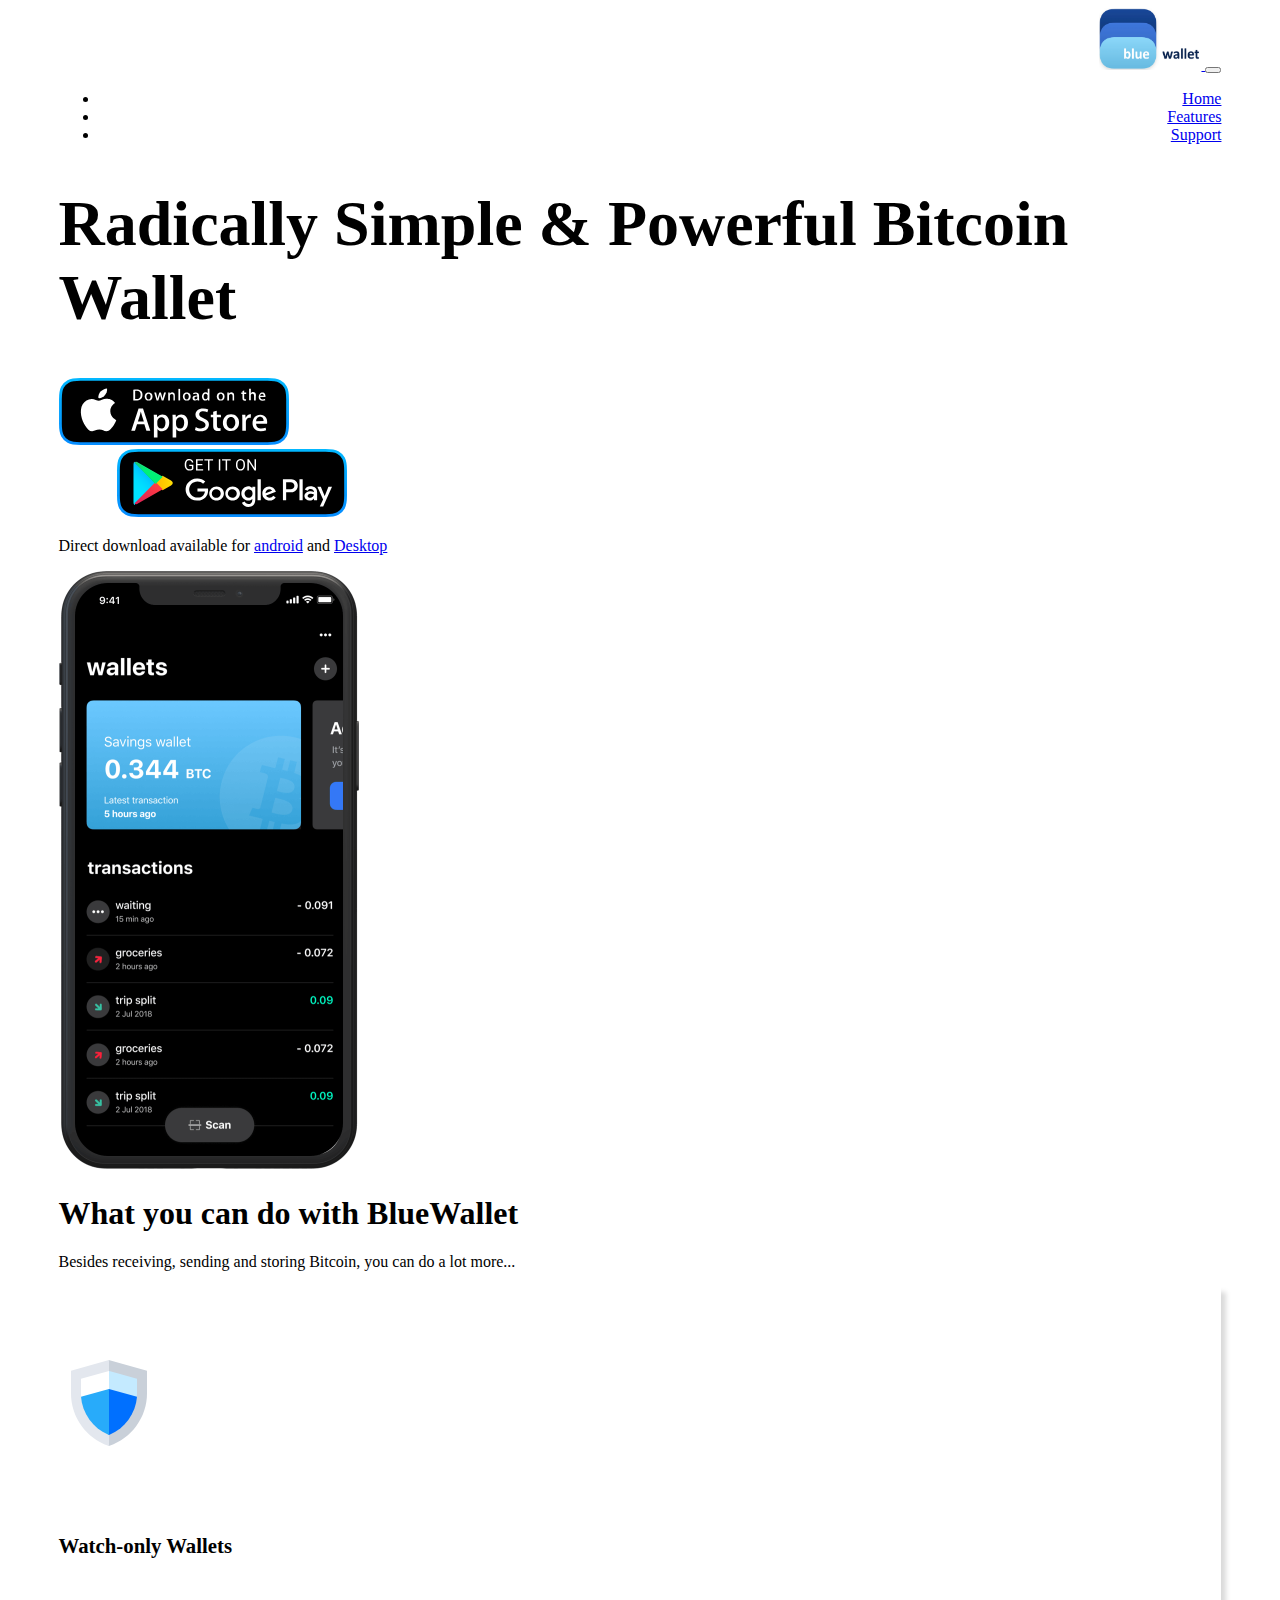
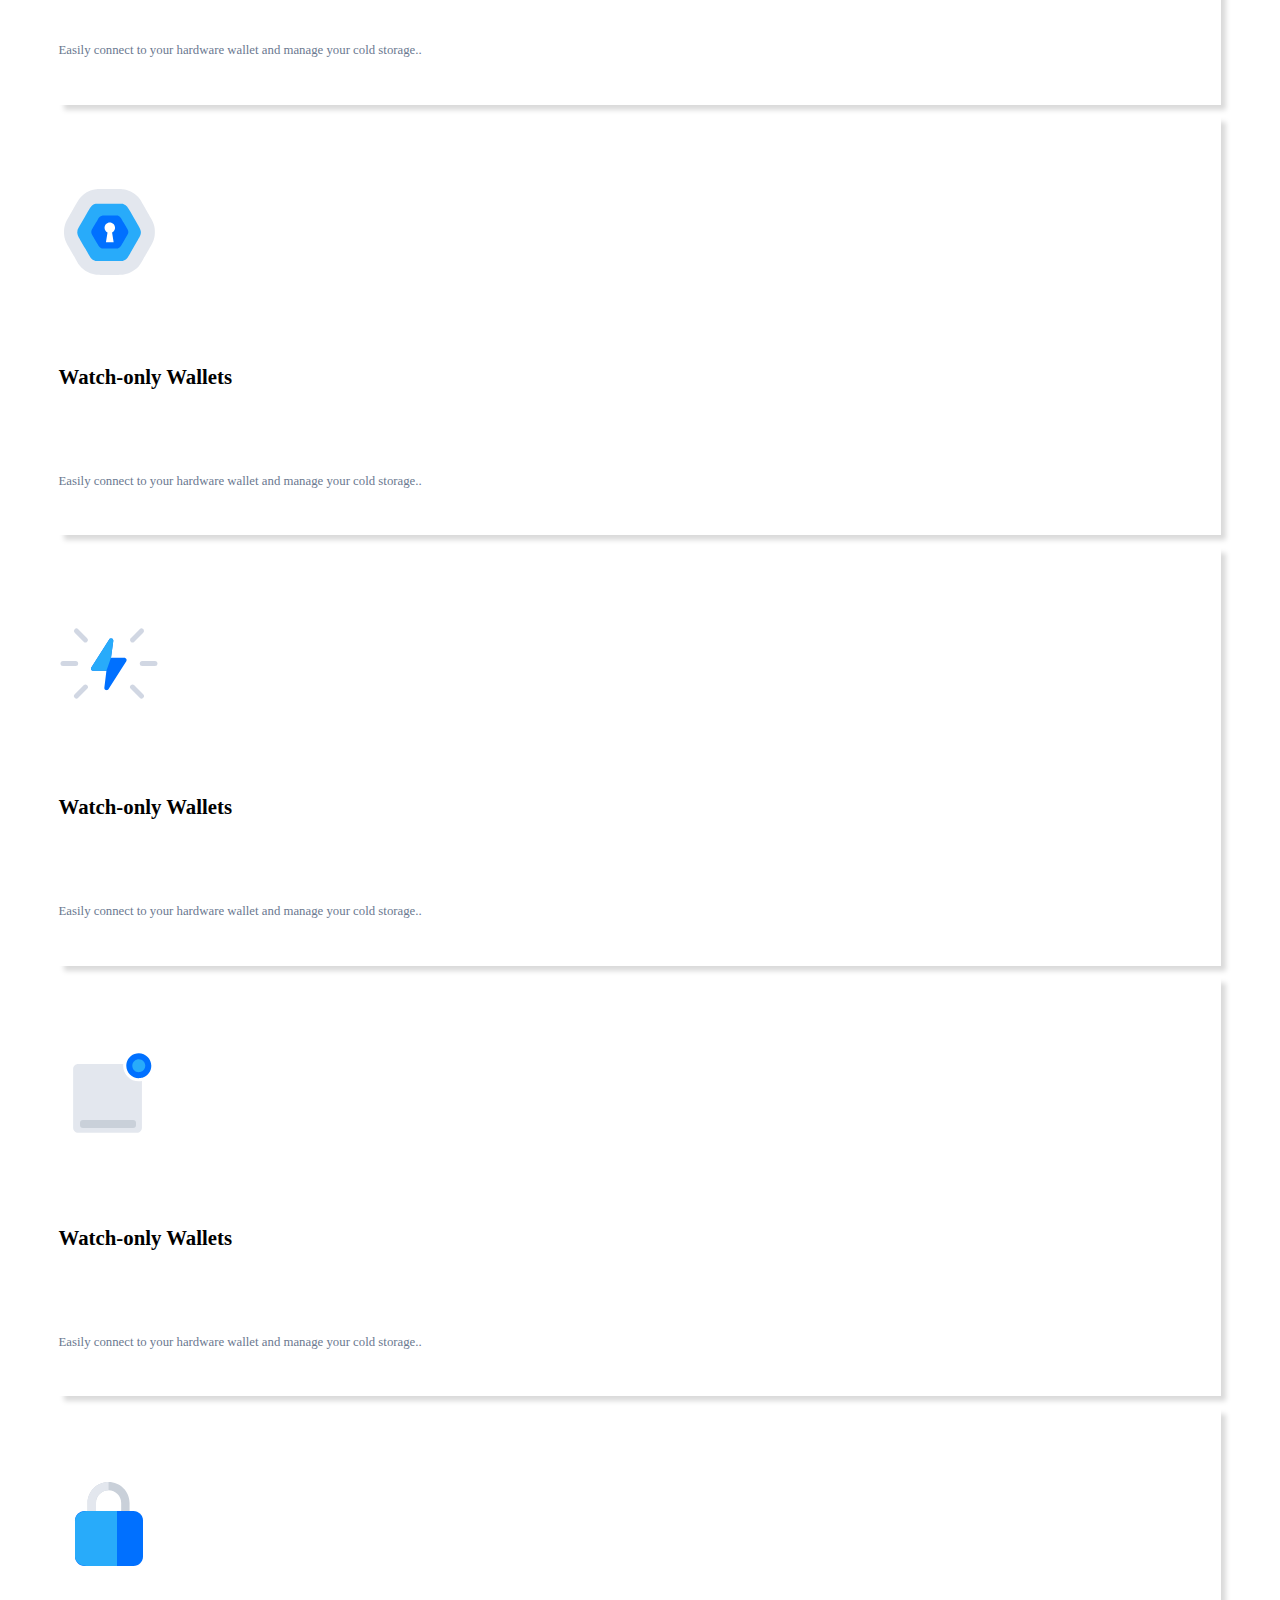
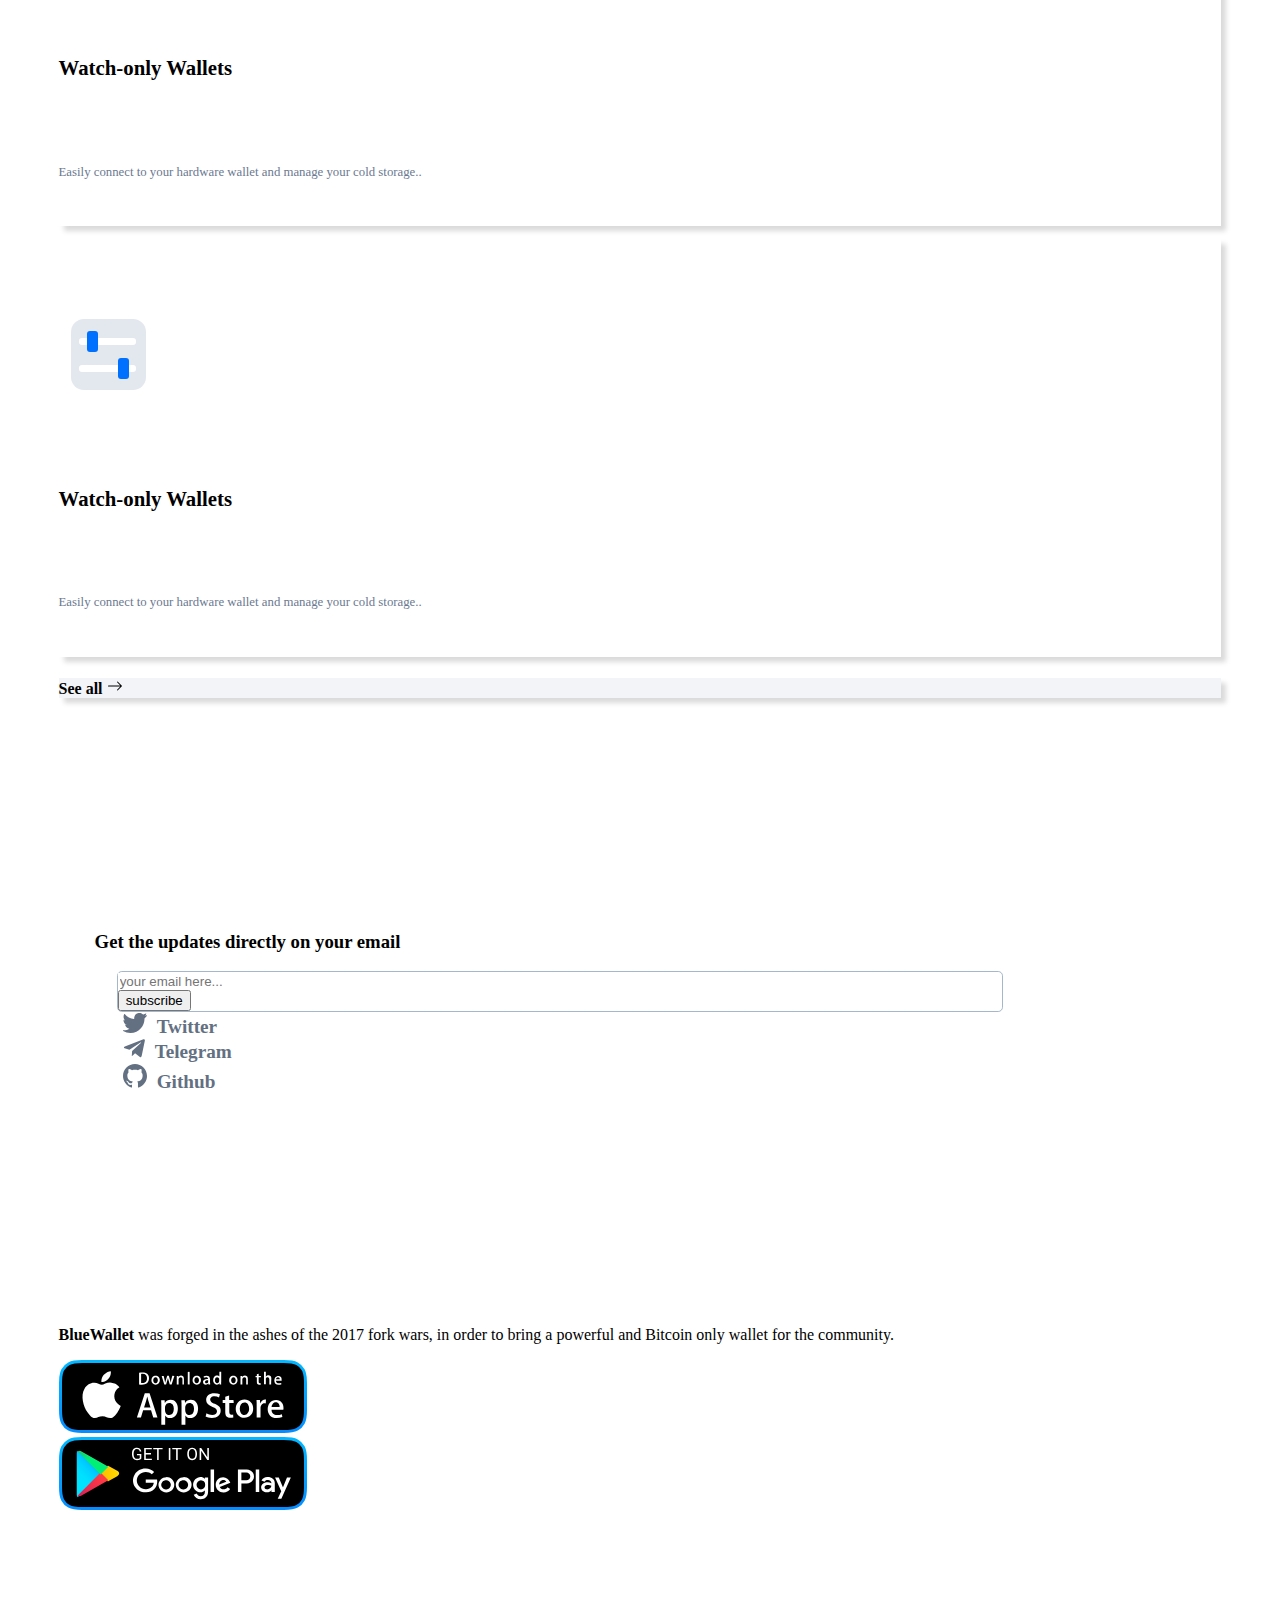
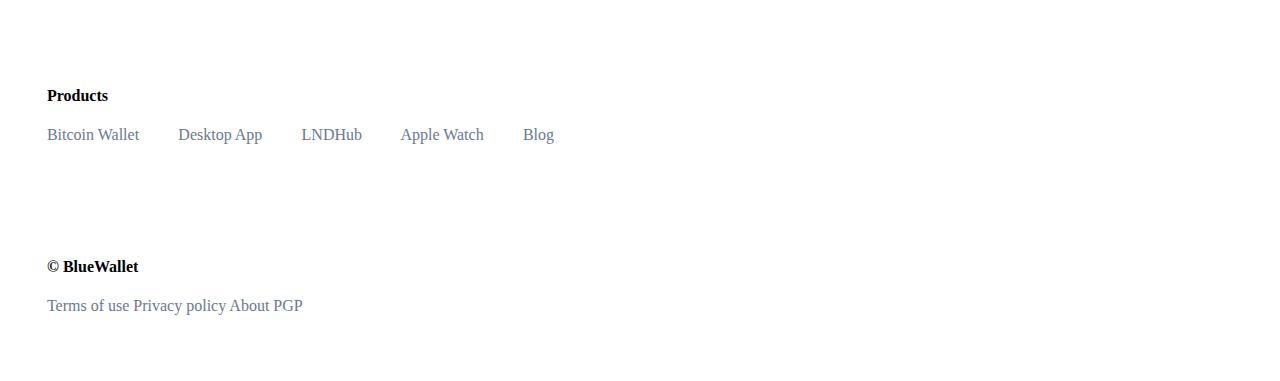
==== index.html @ 06f64414 "Add files via upload" ====
<!DOCTYPE html>
<html lang="en">

<head>
    <meta charset="UTF-8">
    <meta http-equiv="X-UA-Compatible" content="IE=edge">
    <meta name="viewport" content="width=device-width, initial-scale=1.0">
    <title>3 BlueWallet</title>
    <!-- CSS only -->
    <link href="https://cdn.jsdelivr.net/npm/bootstrap@5.2.0/dist/css/bootstrap.min.css" rel="stylesheet"integrity="sha384-gH2yIJqKdNHPEq0n4Mqa/HGKIhSkIHeL5AyhkYV8i59U5AR6csBvApHHNl/vI1Bx" crossorigin="anonymous">
    <link rel="stylesheet" href="assets/css/styles.css">

</head>

<body>

    <div class="container outdiv ;"><!-- out container full length -->

        <div>
            <!-- nav bar container -->
            <nav class="navbar navbar-expand-lg navbar-light  ">

                <a class="navbar-brand" href="index.html"> <img src="assets/images/logo.png" width="102px" height="62px"
                        alt="logo"> </a>
                <button class="navbar-toggler" type="button" data-bs-toggle="collapse"
                    data-bs-target="#navbarSupportedContent" aria-controls="navbarSupportedContent" aria-expanded="false"
                    aria-label="Toggle navigation">
                    <span class="navbar-toggler-icon"></span>
                </button>
                <div class="collapse navbar-collapse" id="navbarSupportedContent">
                    <ul class="navbar-nav ms-auto mb-5 mb-lg-0 ">
                        <li class="nav-item">
                            <a class="nav-link active p-3" aria-current="page" href="#">Home</a>
                        </li>
                        <li class="nav-item">
                            <a class="nav-link active p-3" aria-current="page" href="#">Features</a>
                        </li>
                        <li class="nav-item">
                            <a class="nav-link active p-3" aria-current="page" href="#">Support</a>
                        </li>
                    </ul>
    
                </div>
    
            </nav>

        </div>

        <div>
            <!-- first section container -->
            <div class="row ">
                <div class="col-lg-8 my-auto mx-auto ">
                    <div class="col-12 px-2">
                        <h1 class="mainHead" >Radically Simple &amp; Powerful Bitcoin Wallet</h1>
                    </div>
                    <div class="col-12  text-center ">
                        <div class="row pt-4 ">
                            <div class=" col-md-4 appstorebtn "><img  src="assets/images/app-store-badge-blue.svg" width="230rem"
                                    alt=""></div>
                            <div class=" col-md-4 playstorebtn"><img  src="assets/images/play-store-badge-blue.svg" width="230rem"
                                    alt=""></div>
                            
                        </div>

                    </div>
                    <div class="col-12 text-secondary pt-5 ">
                        <p>Direct download available for 
                            <a class="text-decoration-none text-dark" href="https://github.com/BlueWallet/BlueWallet/releases"target="_blank">android</a> and 
                            <a class="text-decoration-none text-dark" href="/desktop-bitcoin-wallet">Desktop</a>
                        </p>

                    </div>

                </div>
                <di class="col-lg-4 text-center">
                    <img src="assets/images/applephone.png" width="300px" alt="">
            </div>
        </div>

        <div>
            <!-- features section -->
            <div class="row ">
                <di class="col-lg-12 py-4  ">
                    <h1>What you can do with BlueWallet</h1>
                    <p >Besides receiving, sending and storing Bitcoin, you can do a lot more...</p>
            </div>
            <div class="row ">
                <div class="col-lg-4">
                    <div class="card text-center my-2 mx-2 ">
                        <img src="assets/images/watch-only.svg" class="card-img-top mx-auto" alt="...">
                        <div class="card-body">
                            <h1 class="card-title ">Watch-only Wallets</h1>
                            <p class="card-text cardPararaph ">Easily connect to your hardware wallet and manage your cold storage..
                            </p>
                        </div>
                    </div>
                </div>
                <div class="col-lg-4">
                    <div class="card text-center my-2 mx-2 ">
                        <img src="assets/images/ms-vault.svg" class="card-img-top mx-auto" alt="...">
                        <div class="card-body">
                            <h1 class="card-title ">Watch-only Wallets</h1>
                            <p class="card-text cardPararaph">Easily connect to your hardware wallet and manage your cold storage..
                            </p>
                        </div>
                    </div>
                </div>
                <div class="col-lg-4">
                    <div class="card text-center my-2 mx-2 ">
                        <img src="assets/images/lightning.svg" class="card-img-top mx-auto" alt="...">
                        <div class="card-body">
                            <h1 class="card-title ">Watch-only Wallets</h1>
                            <p class="card-text cardPararaph">Easily connect to your hardware wallet and manage your cold storage..
                            </p>
                        </div>
                    </div>
                </div>

                <div class="col-lg-4">
                    <div class="card text-center my-2 mx-2 ">
                        <img src="assets/images/notifications.svg" class="card-img-top mx-auto" alt="...">
                        <div class="card-body">
                            <h1 class="card-title ">Watch-only Wallets</h1>
                            <p class="card-text cardPararaph">Easily connect to your hardware wallet and manage your cold storage..
                            </p>
                        </div>
                    </div>
                </div>
                <div class="col-lg-4">
                    <div class="card text-center my-2 mx-2 ">
                        <img src="assets/images/pdeniability.svg" class="card-img-top mx-auto" alt="...">
                        <div class="card-body">
                            <h1 class="card-title ">Watch-only Wallets</h1>
                            <p class="card-text cardPararaph">Easily connect to your hardware wallet and manage your cold storage..
                            </p>
                        </div>
                    </div>
                </div>
                <div class="col-lg-4">
                    <div class="card text-center my-2 mx-2 ">
                        <img src="assets/images/fees.svg" class="card-img-top mx-auto" alt="...">
                        <div class="card-body">
                            <h1 class="card-title ">Watch-only Wallets</h1>
                            <p class="card-text cardPararaph">Easily connect to your hardware wallet and manage your cold storage..
                            </p>
                        </div> 
                    </div>
                </div>



            </div>
        </div>
        <div>
            <!-- see all  -->
            <div class="row" style="cursor: pointer;">
                <div class="col-lg-4 md-12 text-center ">
                    <div class="card text-center my-2 mx-2  " style="background-color: #F2F4F7 ;">
                        <b><h4 class="m-4 ">See all <svg xmlns="http://www.w3.org/2000/svg" width="16" height="16" fill="currentColor" class="bi bi-arrow-right" viewBox="0 0 16 16">
                            <path fill-rule="evenodd" d="M1 8a.5.5 0 0 1 .5-.5h11.793l-3.147-3.146a.5.5 0 0 1 .708-.708l4 4a.5.5 0 0 1 0 .708l-4 4a.5.5 0 0 1-.708-.708L13.293 8.5H1.5A.5.5 0 0 1 1 8z"/>
                          </svg></h4></b>
                    </div>


                </div>
                <div class="col-lg-4 md-12"></div>
                <div class="col-lg-4 md-12"></div>
            </div>
        </div>

        <div style="margin: 20% 0 20% 5%;">
            <!-- subscription sectio div -->
            <h3 style="margin-left:-2% ;">Get the updates directly on your email</h3>
            <div class="row  ">
                <div class="col-md-6 sm-12">
                    <div class=" row emailSubButton" >
                        <div class="col-7 my-auto">
                            <form action="">
                                <input style="width:70%  ; border: none;"  type="email" placeholder="your email here...">

                            </form>
                        </div>
                        <div class="col-4 my-auto">
                            <button  type="button" class="btn btn-primary btn-lg ">subscribe</button>
                        </div>


                    </div> 

                </div>
                <div class="col-md-2 socialLogo my-auto">  
                    <button><img  src="assets/images/twitter.svg" alt=""></button>
                    <span>Twitter</span>
                </div>
                <div class="col-md-2 socialLogo my-auto">
                    <button><img src="assets/images/telegram.svg" alt=""></button>
                    <span>Telegram</span>
                </div>
                <div class="col-md-2 socialLogo my-auto">
                    <button><img  src="assets/images/github.svg" alt=""></button>
                    <span>Github</span>
                </div>
            </div>
        </div>

        <div>
            <!-- appstore section -->
            <div class="row">
                <div class="col-lg-6">
                    <p> <b>BlueWallet</b> was forged in the ashes of the 2017 fork wars, in order to bring a powerful
                        and Bitcoin only wallet for the community.</p>

                </div>
                <div class="col-lg-6 text-center">
                    <div class="row ">
                        <div class="col-md-6 col-lg-12 col-xl-6 appstorebtnBottom "><img src="assets/images/app-store-badge-blue.svg"
                                alt=""></div>
                        <div class="col-md-6 col-lg-12 col-xl-6 playstorebtnBottom"><img src="assets/images/play-store-badge-blue.svg"
                                alt=""></div>
                    </div>
                </div>
            </div>
        </div>
        

        <div class="product">
            <!-- product div -->
            <h4>Products</h4>
            <a href="#">Bitcoin Wallet</a>
            <a href="#">Desktop App</a>
            <a href="#">LNDHub</a>
            <a href="#">Apple Watch </a>
            <a href="#">Blog</a>
        </div>
        
        <div class="copyright">
            <!-- copyright -->
            <h4>© BlueWallet</h4>
            <a href="#">Terms of use</a>
            <a href="#">Privacy policy</a>
            <a href="#">About</a>
            <a href="#">PGP</a>
        </div>





    </div>



    <!-- JavaScript Bundle with Popper -->
    <script src="https://cdn.jsdelivr.net/npm/bootstrap@5.2.0/dist/js/bootstrap.bundle.min.js"
        integrity="sha384-A3rJD856KowSb7dwlZdYEkO39Gagi7vIsF0jrRAoQmDKKtQBHUuLZ9AsSv4jD4Xa" crossorigin="anonymous">
        </script>
</body>

</html>
---- assets/css/styles.css ----
.navbar {
  text-align: right;
}

.outdiv {
  padding: 0 4% 0 4%;
}
@media screen and (min-width: 1024px) {
  .outdiv {
    padding: 0 4% 0 4%;
  }
}
@media screen and (min-width: 1440px) {
  .outdiv {
    padding: 0 7% 0 7%;
  }
}

.row > div {
  padding-left: 0px;
  padding-right: 0px;
}

.card > img {
  height: 90px !important;
  width: 100px !important;
  margin: 6% 0 6% 0;
}
.cardPararaph {
  font-size: 0.8rem;
  font-weight: 400;
  color: #6b7990;
  line-height: 1rem;
  padding-bottom: 4%;
  padding-top: 6%;
}
.card-title {
  font-weight: bold;
  font-size: 1.3rem;
}
.mainHead {
  font-size: 4rem;
  font-weight: bold;
}

@media screen and (max-width: 960px) {
  .mainHead {
    font-size: 1.8rem;
    font-weight: bold;
    padding-top: 10%;
    text-align: center;
  }
}

.emailSubButton {
  width: 80%;
  height: 140%;
  border: solid 1px #a5b7ca;
  border-radius: 0.3rem;
}

.socialLogo > button {
  background: none;
  border: none;
}
.socialLogo > span {
  font-weight: bold;
  font-size: 1.2rem;
  color: #637082;
}

@media screen and (max-width: 770px) {
  .socialLogo {
    padding-top: 10%;
  }
}
@media screen and (max-width: 770px) {
  .emailSubButton {
    width: 100%;
    margin: auto;
  }

  .product {
    margin-top: 60px;
    margin-bottom: 60px;
  }
  .copyright {
    margin-bottom: 60px;
  }
}
.product > a {
  text-decoration: none;
  color: #6b7990;
  margin-right: 3%;
  margin-top: 50%;
}
.copyright > a {
  text-decoration: none;
  color: #6b7990;
}
.product {
  padding-top: 8%;
  padding-bottom: 5%;
  margin-left: -1%;
}
.copyright {
  padding-top: 3%;
  padding-bottom: 5%;
  margin-left: -1%;
}

@media screen and (min-width: 960px) {
  .playstorebtn {
    margin-left: 5%;
  }
}

@media screen and (max-width: 960px) {
  .appstorebtn {
    margin-left: 5%;
  }
  .playstorebtn {
    margin-left: 6%;
  }
}

@media screen and (max-width: 750px) {
  .appstorebtnBottom {
    margin-left: 0;
  }
  .playstorebtnBottom {
    margin-left: 0;
    margin-top: 2%;
  }
}
@media screen and (min-width: 960px) {
  .playstorebtnBottom {
    margin-bottom: 5%;
  }
}

.card{
  cursor: pointer;
  box-shadow: 5px 5px  5px rgba(0 ,0 ,0 ,.15) ;
  
  
}
.playstorebtnBottom:hover{
  cursor: pointer;
}
.appstorebtnBottom:hover{
  cursor: pointer;
}
.playstorebtn:hover{
  cursor: pointer;
}
.appstorebtn:hover{
  cursor: pointer;
}
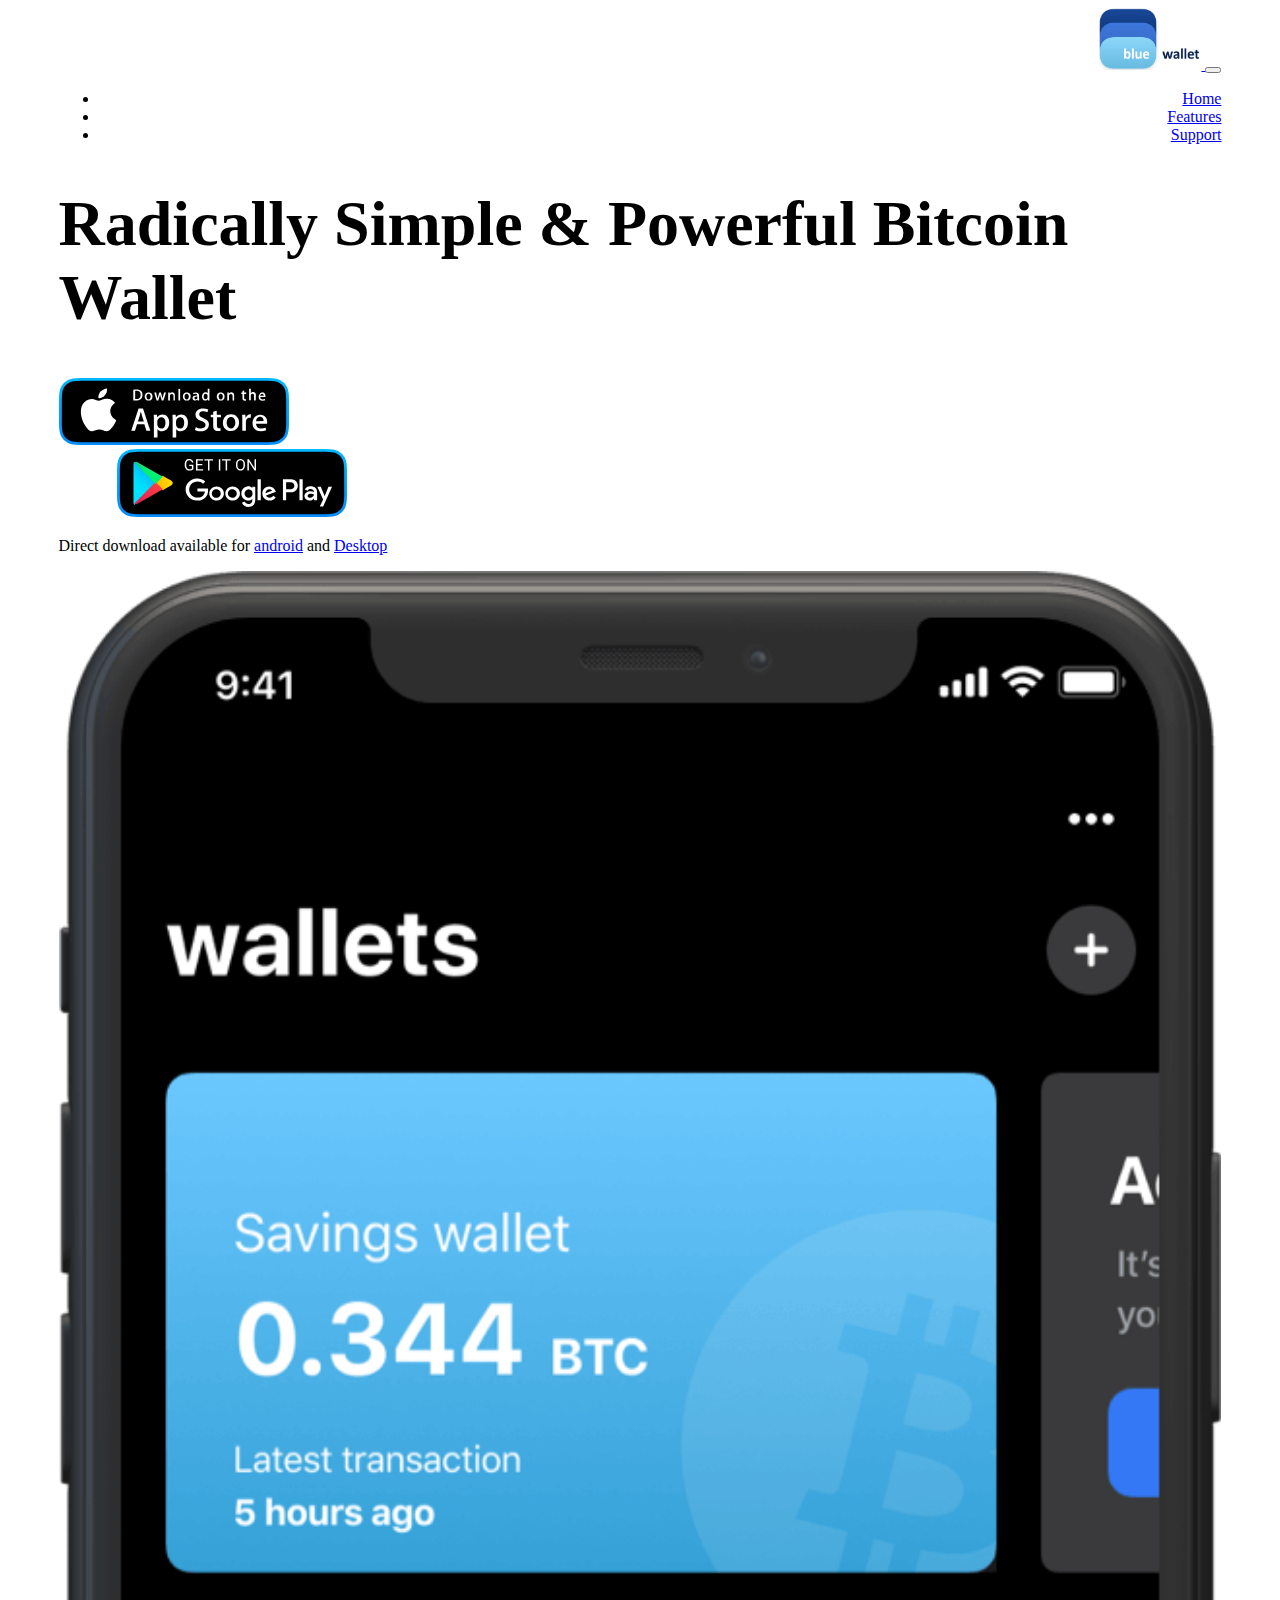
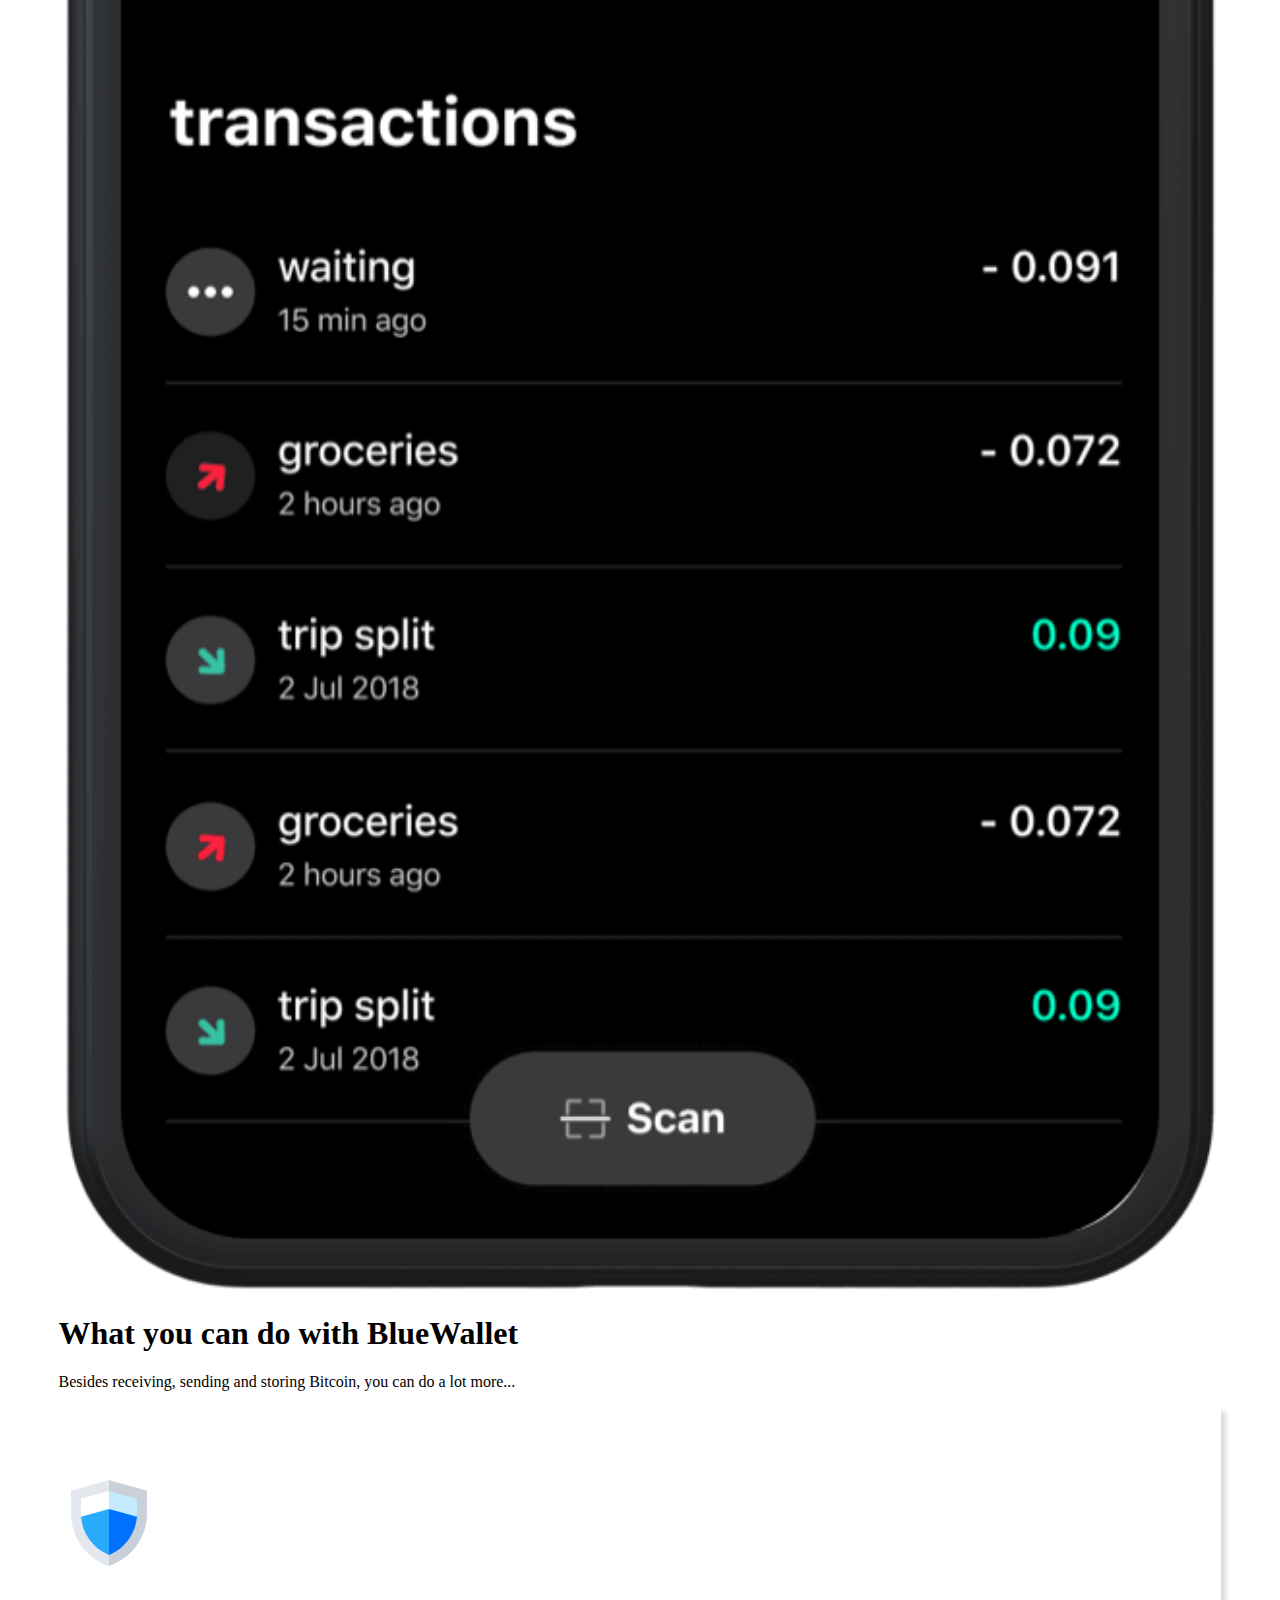
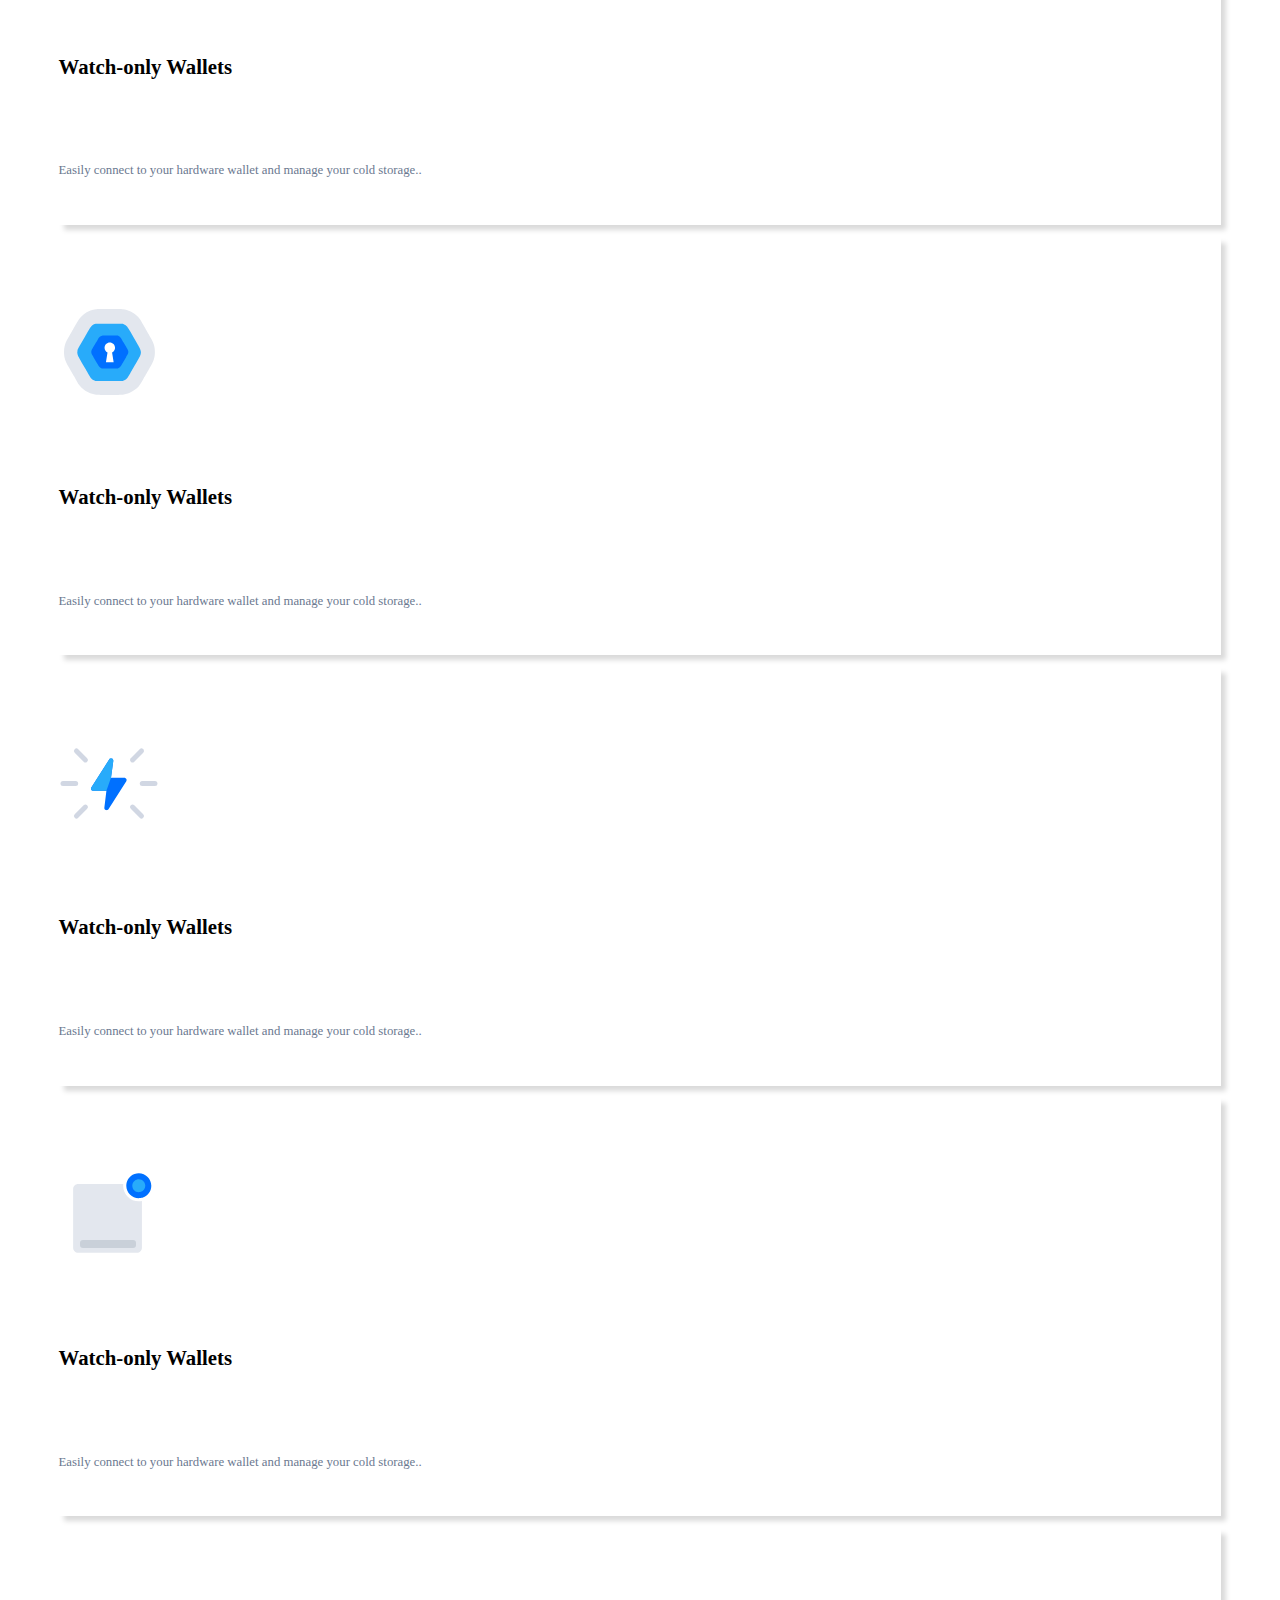
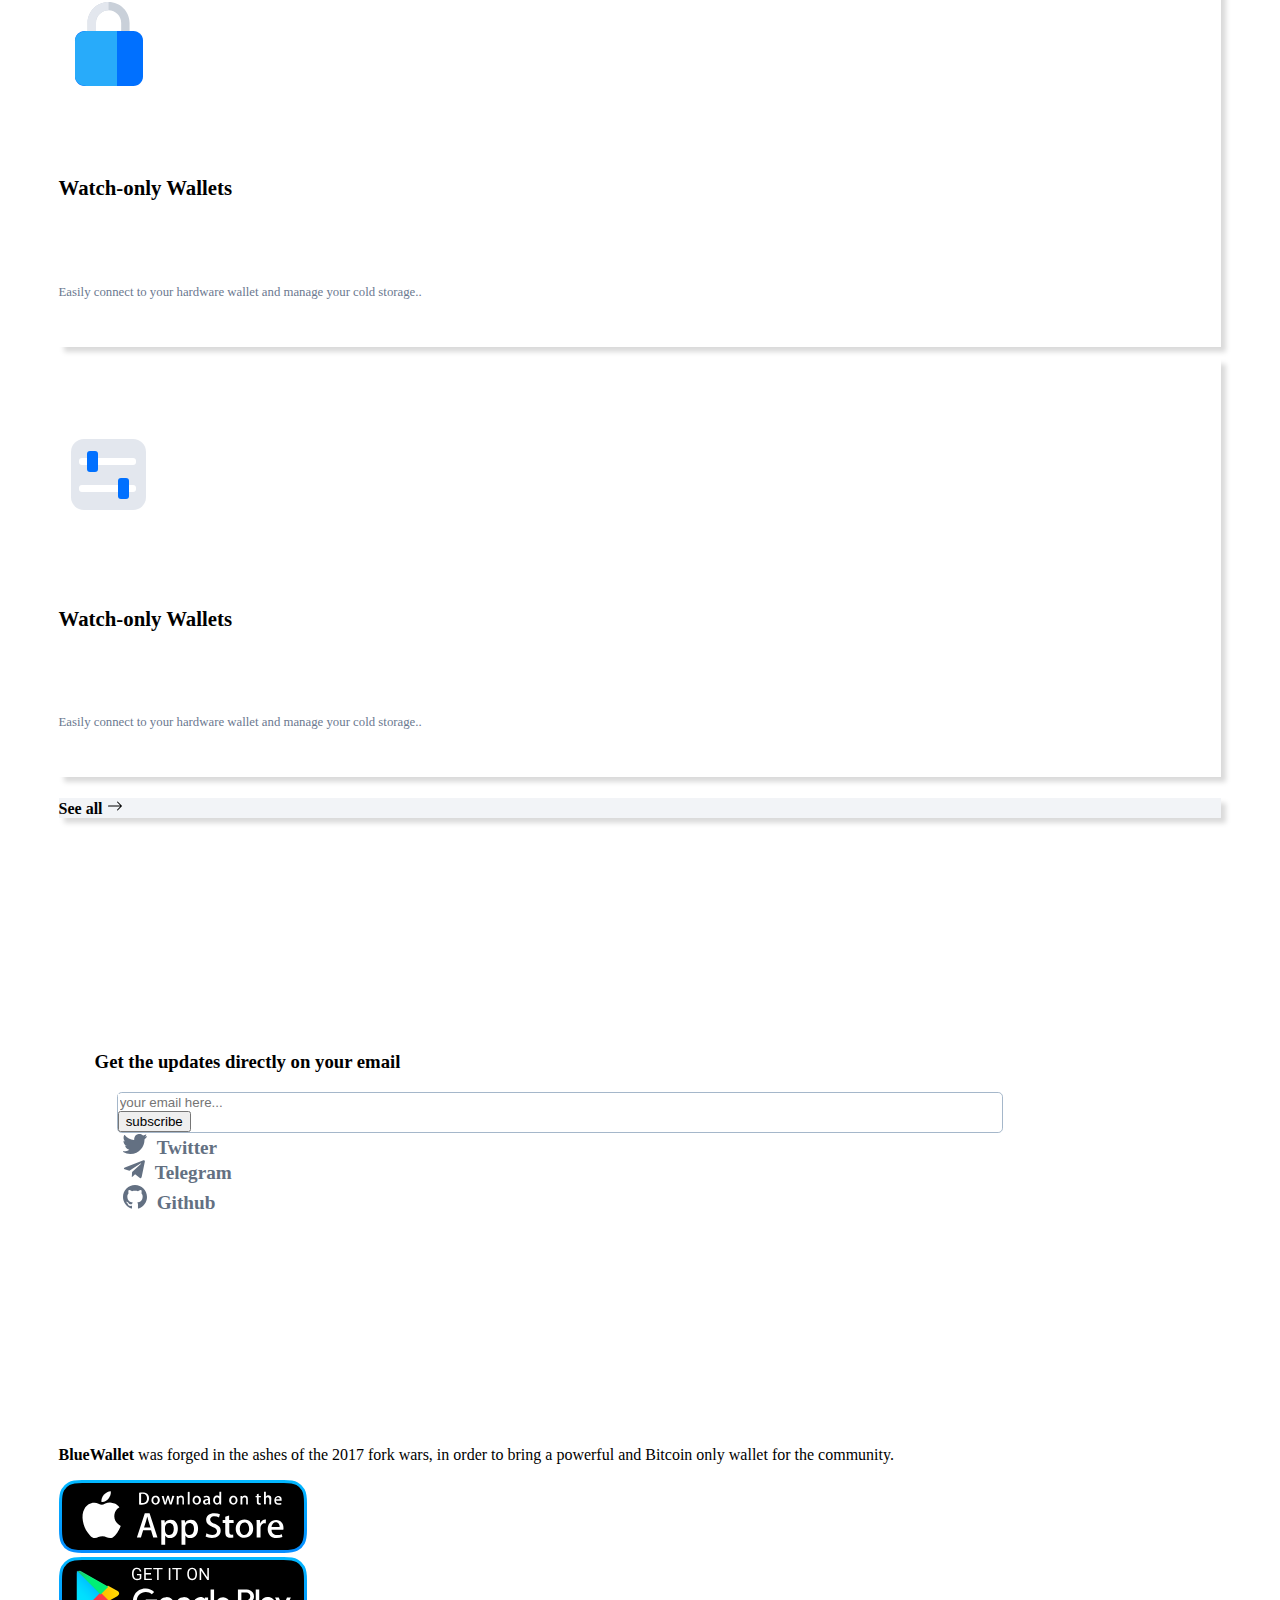
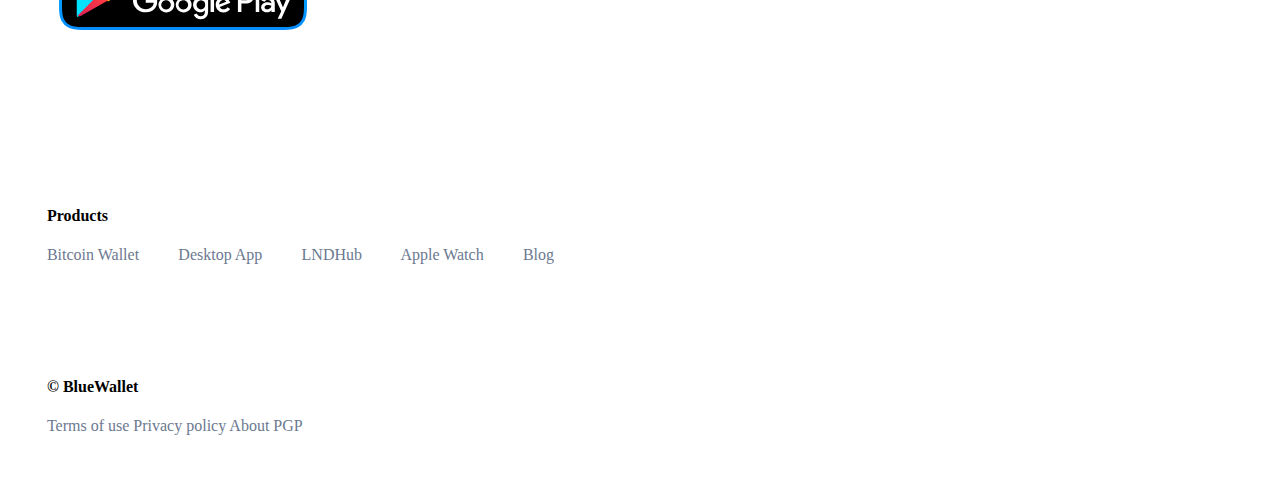
==== commit 2aaff1bc: "update" ====
--- a/index.html
+++ b/index.html
@@ -5,11 +5,11 @@
     <meta charset="UTF-8">
     <meta http-equiv="X-UA-Compatible" content="IE=edge">
     <meta name="viewport" content="width=device-width, initial-scale=1.0">
-    <title>3 BlueWallet</title>
+    <title>BlueWallet - Bitcoin wallet and Lightning wallet for iOS and Android | BlueWallet - Bitcoin Wallet for iOS and Android</title>
     <!-- CSS only -->
     <link href="https://cdn.jsdelivr.net/npm/bootstrap@5.2.0/dist/css/bootstrap.min.css" rel="stylesheet"integrity="sha384-gH2yIJqKdNHPEq0n4Mqa/HGKIhSkIHeL5AyhkYV8i59U5AR6csBvApHHNl/vI1Bx" crossorigin="anonymous">
     <link rel="stylesheet" href="assets/css/styles.css">
-
+    <link rel="icon" href="assets/images/favicon.png">
 </head>
 
 <body>
@@ -30,13 +30,13 @@
                 <div class="collapse navbar-collapse" id="navbarSupportedContent">
                     <ul class="navbar-nav ms-auto mb-5 mb-lg-0 ">
                         <li class="nav-item">
-                            <a class="nav-link active p-3" aria-current="page" href="#">Home</a>
+                            <a class="nav-link active " aria-current="page" href="#">Home</a>
                         </li>
                         <li class="nav-item">
-                            <a class="nav-link active p-3" aria-current="page" href="#">Features</a>
+                            <a class="nav-link active " aria-current="page" href="#">Features</a>
                         </li>
                         <li class="nav-item">
-                            <a class="nav-link active p-3" aria-current="page" href="#">Support</a>
+                            <a class="nav-link active " aria-current="page" href="#">Support</a>
                         </li>
                     </ul>
     
@@ -64,7 +64,7 @@
 
                     </div>
                     <div class="col-12 text-secondary pt-5 ">
-                        <p>Direct download available for 
+                        <p class="abc" >Direct download available for 
                             <a class="text-decoration-none text-dark" href="https://github.com/BlueWallet/BlueWallet/releases"target="_blank">android</a> and 
                             <a class="text-decoration-none text-dark" href="/desktop-bitcoin-wallet">Desktop</a>
                         </p>
@@ -72,8 +72,8 @@
                     </div>
 
                 </div>
-                <di class="col-lg-4 text-center">
-                    <img src="assets/images/applephone.png" width="300px" alt="">
+                <di class="col-lg-4 text-center ">
+                    <img class="img-fluid"  src="assets/images/applephone.png" width="100%" alt="">
             </div>
         </div>
 
--- a/assets/css/styles.css
+++ b/assets/css/styles.css
@@ -1,3 +1,6 @@
+
+
+
 .navbar {
   text-align: right;
 }
@@ -15,6 +18,27 @@
     padding: 0 7% 0 7%;
   }
 }
+
+
+@media screen and (max-width: 960px) {
+  .mainHead {
+    font-size: 1.8rem;
+    font-weight: bold;
+    padding-top: 10%;
+    text-align: center;
+  }
+  .abc {
+    text-align: center;
+    margin-bottom: 15%;
+  }
+}
+@media screen and (max-width: 767px){
+  .playstorebtn{
+    padding-top: 3.5%;
+  }
+}
+  
+
 
 .row > div {
   padding-left: 0px;
@@ -43,14 +67,7 @@
   font-weight: bold;
 }
 
-@media screen and (max-width: 960px) {
-  .mainHead {
-    font-size: 1.8rem;
-    font-weight: bold;
-    padding-top: 10%;
-    text-align: center;
-  }
-}
+
 
 .emailSubButton {
   width: 80%;
@@ -69,11 +86,7 @@
   color: #637082;
 }
 
-@media screen and (max-width: 770px) {
-  .socialLogo {
-    padding-top: 10%;
-  }
-}
+
 @media screen and (max-width: 770px) {
   .emailSubButton {
     width: 100%;
@@ -86,6 +99,10 @@
   }
   .copyright {
     margin-bottom: 60px;
+  }
+
+  .socialLogo {
+    padding-top: 10%;
   }
 }
 .product > a {
@@ -121,6 +138,7 @@
   }
   .playstorebtn {
     margin-left: 6%;
+    
   }
 }
 
@@ -131,6 +149,7 @@
   .playstorebtnBottom {
     margin-left: 0;
     margin-top: 2%;
+    
   }
 }
 @media screen and (min-width: 960px) {
